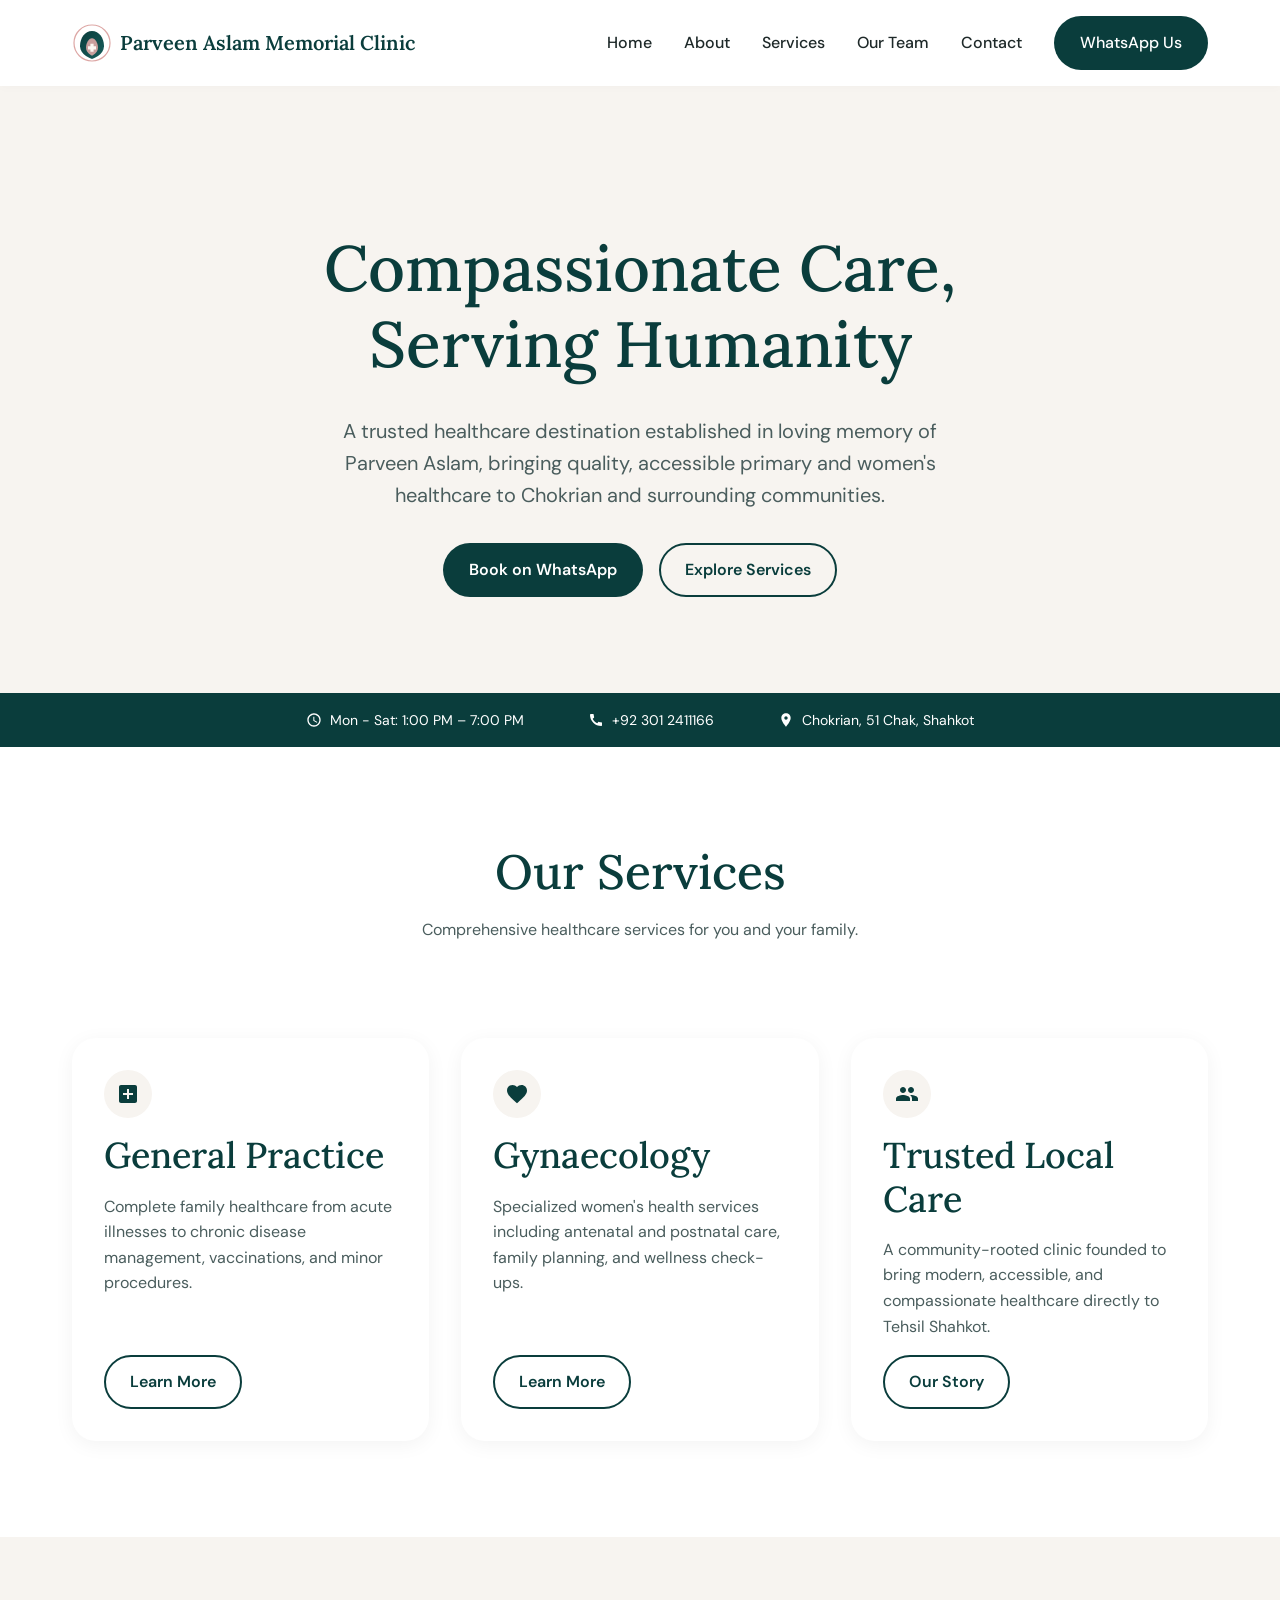
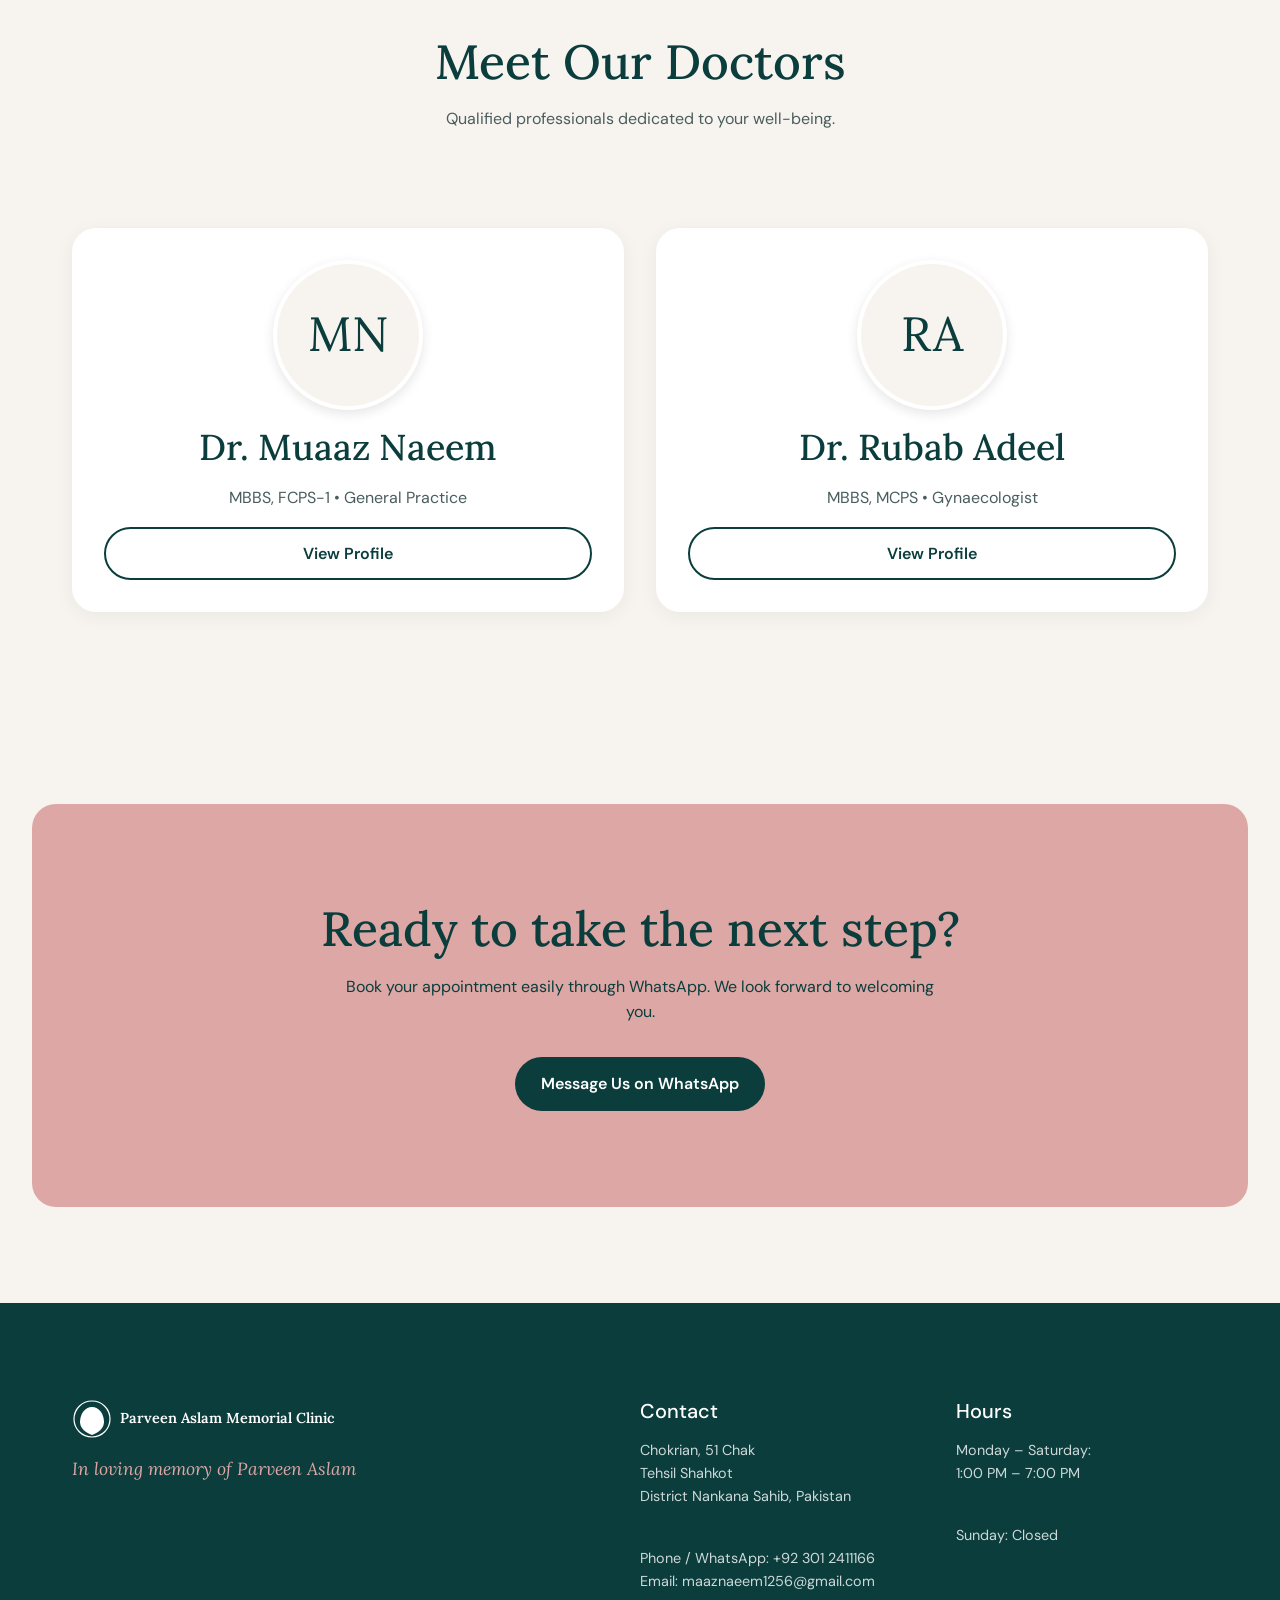
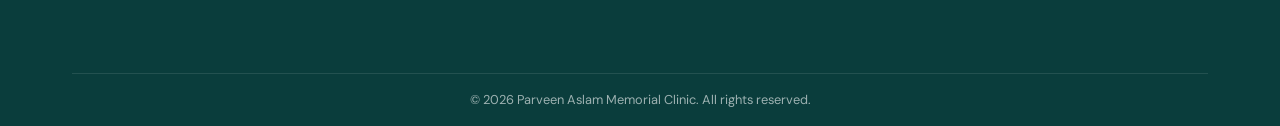
==== index.html @ 4e12ae55 "Initial commit: Parveen Aslam Memorial Clinic website" ====
<!DOCTYPE html>
<html lang="en">
<head>
    <meta charset="UTF-8">
    <meta name="viewport" content="width=device-width, initial-scale=1.0">
    <title>Home | Parveen Aslam Memorial Clinic</title>
    <meta name="description" content="Parveen Aslam Memorial Clinic provides compassionate, quality primary and women's healthcare to the community of Chokrian, Nankana Sahib.">
    <link rel="canonical" href="https://parveenaslamclinic.com/">
    
    <!-- Open Graph -->
    <meta property="og:title" content="Home | Parveen Aslam Memorial Clinic">
    <meta property="og:description" content="Compassionate Care, Serving Humanity in Chokrian, Nankana Sahib.">
    <meta property="og:type" content="website">
    <meta property="og:url" content="https://parveenaslamclinic.com/">
    <meta property="og:image" content="https://parveenaslamclinic.com/assets/og-image.png">

    <link rel="stylesheet" href="styles.css">

    <!-- JSON-LD Schema -->
    <script type="application/ld+json">
    {
      "@context": "https://schema.org",
      "@type": "MedicalClinic",
      "name": "Parveen Aslam Memorial Clinic",
      "address": {
        "@type": "PostalAddress",
        "streetAddress": "Chokrian, 51 Chak, Tehsil Shahkot",
        "addressLocality": "District Nankana Sahib",
        "addressCountry": "PK"
      },
      "telephone": "+92 301 2411166",
      "openingHours": "Mo,Tu,We,Th,Fr,Sa 13:00-19:00",
      "geo": {
        "@type": "GeoCoordinates",
        "latitude": "31.5", /* Placeholder */
        "longitude": "73.5" /* Placeholder */
      },
      "medicalSpecialty": [
        "General Practice",
        "Gynaecology"
      ],
      "founder": {
        "@type": "Person",
        "name": "Adil Waheed"
      }
    }
    </script>
</head>
<body>

    <header class="header">
        <div class="container">
            <a href="index.html" class="logo">
                <img src="assets/logo-placeholder.svg" alt="PAMC Logo">
                Parveen Aslam Memorial Clinic
            </a>
            <button class="mobile-toggle" aria-label="Toggle menu" onclick="document.getElementById('nav-links').classList.toggle('active')">☰</button>
            <nav class="nav-links" id="nav-links">
                <a href="index.html">Home</a>
                <a href="about.html">About</a>
                <a href="services.html">Services</a>
                <a href="doctors.html">Our Team</a>
                <a href="contact.html">Contact</a>
                <div class="nav-actions">
                    <a href="https://wa.me/923012411166" class="btn btn-primary btn-sm" target="_blank" rel="noopener">WhatsApp Us</a>
                </div>
            </nav>
        </div>
    </header>

    <main>
        <section class="hero">
            <div class="container">
                <h1>Compassionate Care, Serving Humanity</h1>
                <p>A trusted healthcare destination established in loving memory of Parveen Aslam, bringing quality, accessible primary and women's healthcare to Chokrian and surrounding communities.</p>
                <div class="hero-btns">
                    <a href="https://wa.me/923012411166" class="btn btn-primary" target="_blank" rel="noopener">Book on WhatsApp</a>
                    <a href="services.html" class="btn btn-secondary">Explore Services</a>
                </div>
            </div>
        </section>

        <div class="info-strip">
            <div class="container">
                <div class="info-item">
                    <svg viewBox="0 0 24 24"><path d="M11.99 2C6.47 2 2 6.48 2 12s4.47 10 9.99 10C17.52 22 22 17.52 22 12S17.52 2 11.99 2zM12 20c-4.42 0-8-3.58-8-8s3.58-8 8-8 8 3.58 8 8-3.58 8-8 8zm.5-13H11v6l5.25 3.15.75-1.23-4.5-2.67z"/></svg>
                    Mon - Sat: 1:00 PM – 7:00 PM
                </div>
                <div class="info-item">
                    <svg viewBox="0 0 24 24"><path d="M20.01 15.38c-1.23 0-2.42-.2-3.53-.56-.35-.12-.74-.03-1.01.24l-1.57 1.97c-2.83-1.35-5.48-3.9-6.89-6.83l1.95-1.66c.27-.28.35-.67.24-1.02-.37-1.11-.56-2.3-.56-3.53 0-.54-.45-.99-.99-.99H4.19C3.65 3 3 3.24 3 3.99 3 13.28 10.73 21 20.01 21c.71 0 .99-.63.99-1.18v-3.45c0-.54-.45-.99-.99-.99z"/></svg>
                    <a href="tel:+923012411166">+92 301 2411166</a>
                </div>
                <div class="info-item">
                    <svg viewBox="0 0 24 24"><path d="M12 2C8.13 2 5 5.13 5 9c0 5.25 7 13 7 13s7-7.75 7-13c0-3.87-3.13-7-7-7zm0 9.5c-1.38 0-2.5-1.12-2.5-2.5s1.12-2.5 2.5-2.5 2.5 1.12 2.5 2.5-1.12 2.5-2.5 2.5z"/></svg>
                    Chokrian, 51 Chak, Shahkot
                </div>
            </div>
        </div>

        <section class="section bg-white">
            <div class="container">
                <div class="section-header">
                    <h2>Our Services</h2>
                    <p>Comprehensive healthcare services for you and your family.</p>
                </div>
                <div class="grid">
                    <div class="card">
                        <div class="card-icon">
                            <svg viewBox="0 0 24 24" width="24" height="24"><path fill="currentColor" d="M19 3H5c-1.1 0-2 .9-2 2v14c0 1.1.9 2 2 2h14c1.1 0 2-.9 2-2V5c0-1.1-.9-2-2-2zm-2 10h-4v4h-2v-4H7v-2h4V7h2v4h4v2z"/></svg>
                        </div>
                        <h3>General Practice</h3>
                        <p>Complete family healthcare from acute illnesses to chronic disease management, vaccinations, and minor procedures.</p>
                        <a href="services.html" class="btn btn-secondary mt-auto" style="align-self: flex-start; margin-top: auto;">Learn More</a>
                    </div>
                    <div class="card">
                        <div class="card-icon">
                            <svg viewBox="0 0 24 24" width="24" height="24"><path fill="currentColor" d="M12 21.35l-1.45-1.32C5.4 15.36 2 12.28 2 8.5 2 5.42 4.42 3 7.5 3c1.74 0 3.41.81 4.5 2.09C13.09 3.81 14.76 3 16.5 3 19.58 3 22 5.42 22 8.5c0 3.78-3.4 6.86-8.55 11.54L12 21.35z"/></svg>
                        </div>
                        <h3>Gynaecology</h3>
                        <p>Specialized women's health services including antenatal and postnatal care, family planning, and wellness check-ups.</p>
                        <a href="services.html" class="btn btn-secondary" style="align-self: flex-start; margin-top: auto;">Learn More</a>
                    </div>
                    <div class="card">
                        <div class="card-icon">
                            <svg viewBox="0 0 24 24" width="24" height="24"><path fill="currentColor" d="M16 11c1.66 0 2.99-1.34 2.99-3S17.66 5 16 5c-1.66 0-3 1.34-3 3s1.34 3 3 3zm-8 0c1.66 0 2.99-1.34 2.99-3S9.66 5 8 5C6.34 5 5 6.34 5 8s1.34 3 3 3zm0 2c-2.33 0-7 1.17-7 3.5V19h14v-2.5c0-2.33-4.67-3.5-7-3.5zm8 0c-.29 0-.62.02-.97.05 1.16.84 1.97 1.97 1.97 3.45V19h6v-2.5c0-2.33-4.67-3.5-7-3.5z"/></svg>
                        </div>
                        <h3>Trusted Local Care</h3>
                        <p>A community-rooted clinic founded to bring modern, accessible, and compassionate healthcare directly to Tehsil Shahkot.</p>
                        <a href="about.html" class="btn btn-secondary" style="align-self: flex-start; margin-top: auto;">Our Story</a>
                    </div>
                </div>
            </div>
        </section>

        <section class="section">
            <div class="container">
                <div class="section-header">
                    <h2>Meet Our Doctors</h2>
                    <p>Qualified professionals dedicated to your well-being.</p>
                </div>
                <div class="grid">
                    <div class="card doctor-card">
                        <div class="doctor-avatar">MN</div>
                        <h3>Dr. Muaaz Naeem</h3>
                        <p>MBBS, FCPS-1 • General Practice</p>
                        <a href="doctors.html" class="btn btn-secondary">View Profile</a>
                    </div>
                    <div class="card doctor-card">
                        <div class="doctor-avatar">RA</div>
                        <h3>Dr. Rubab Adeel</h3>
                        <p>MBBS, MCPS • Gynaecologist</p>
                        <a href="doctors.html" class="btn btn-secondary">View Profile</a>
                    </div>
                </div>
            </div>
        </section>

        <section class="cta-section">
            <div class="container">
                <h2>Ready to take the next step?</h2>
                <p>Book your appointment easily through WhatsApp. We look forward to welcoming you.</p>
                <a href="https://wa.me/923012411166" class="btn btn-primary" target="_blank" rel="noopener">Message Us on WhatsApp</a>
            </div>
        </section>
    </main>

    <footer class="footer">
        <div class="container">
            <div class="footer-grid">
                <div>
                    <a href="index.html" class="logo" style="color: white;">
                        <img src="assets/logo-placeholder.svg" alt="PAMC Logo" style="filter: brightness(0) invert(1);">
                        Parveen Aslam Memorial Clinic
                    </a>
                    <p class="memorial-note">In loving memory of Parveen Aslam</p>
                </div>
                <div>
                    <h3>Contact</h3>
                    <p>Chokrian, 51 Chak<br>Tehsil Shahkot<br>District Nankana Sahib, Pakistan</p>
                    <p><br>Phone / WhatsApp: <a href="tel:+923012411166">+92 301 2411166</a><br>
                    Email: <a href="mailto:maaznaeem1256@gmail.com">maaznaeem1256@gmail.com</a></p>
                </div>
                <div>
                    <h3>Hours</h3>
                    <p>Monday – Saturday:<br>1:00 PM – 7:00 PM</p>
                    <p><br>Sunday: Closed</p>
                </div>
            </div>
            <div class="footer-bottom">
                &copy; 2026 Parveen Aslam Memorial Clinic. All rights reserved.
            </div>
        </div>
    </footer>
</body>
</html>
---- styles.css ----
@import url('https://fonts.googleapis.com/css2?family=DM+Sans:ital,opsz,wght@0,9..40,400;0,9..40,500;0,9..40,600;1,9..40,400&family=Lora:ital,wght@0,400;0,500;0,600;1,400&display=swap');

:root {
  /* Maven Clinic Inspired Color Palette */
  --clr-primary: #0A3D3C; /* Deep Teal/Green */
  --clr-primary-light: #185E5C;
  --clr-secondary: #F7F4F0; /* Warm Cream / Beige */
  --clr-accent: #DDA7A5; /* Soft Coral/Pink Accent */
  --clr-text: #1E2929; /* Dark Charcoal */
  --clr-text-light: #4A5D5D;
  --clr-white: #FFFFFF;
  
  --font-serif: 'Lora', serif;
  --font-sans: 'DM Sans', sans-serif;
  
  --spacing-xs: 0.5rem;
  --spacing-sm: 1rem;
  --spacing-md: 2rem;
  --spacing-lg: 4rem;
  --spacing-xl: 6rem;
  
  --radius-sm: 8px;
  --radius-md: 16px;
  --radius-lg: 24px;
  --radius-pill: 9999px;
  
  --shadow-card: 0 4px 20px rgba(0, 0, 0, 0.05);
  --shadow-hover: 0 8px 30px rgba(0, 0, 0, 0.08);
  
  --transition: all 0.3s ease;
  
  --max-width: 1200px;
}

/* CSS Reset & Setup */
*, *::before, *::after {
  box-sizing: border-box;
  margin: 0;
  padding: 0;
}

html {
  font-size: 16px;
  scroll-behavior: smooth;
}

body {
  font-family: var(--font-sans);
  color: var(--clr-text);
  background-color: var(--clr-secondary);
  line-height: 1.6;
  -webkit-font-smoothing: antialiased;
  display: flex;
  flex-direction: column;
  min-height: 100vh;
}

img, svg {
  display: block;
  max-width: 100%;
  height: auto;
}

a {
  text-decoration: none;
  color: inherit;
  transition: var(--transition);
}

ul {
  list-style: none;
}

/* Typography */
h1, h2, h3, h4, h5, h6 {
  font-family: var(--font-serif);
  color: var(--clr-primary);
  line-height: 1.2;
  font-weight: 500;
  margin-bottom: var(--spacing-sm);
}

h1 { font-size: clamp(2.5rem, 5vw, 4.5rem); }
h2 { font-size: clamp(2rem, 4vw, 3rem); }
h3 { font-size: clamp(1.5rem, 3vw, 2.25rem); }

p {
  margin-bottom: var(--spacing-sm);
  color: var(--clr-text-light);
}

/* Layout */
.container {
  width: 100%;
  max-width: var(--max-width);
  margin: 0 auto;
  padding: 0 var(--spacing-md);
}

.section {
  padding: var(--spacing-xl) 0;
}

main {
  flex-grow: 1;
}

/* Header & Nav */
.header {
  background-color: var(--clr-white);
  padding: var(--spacing-sm) 0;
  position: sticky;
  top: 0;
  z-index: 100;
  box-shadow: 0 2px 10px rgba(0,0,0,0.02);
}

.header .container {
  display: flex;
  align-items: center;
  justify-content: space-between;
}

.logo {
  display: flex;
  align-items: center;
  gap: var(--spacing-xs);
  font-family: var(--font-serif);
  font-weight: 600;
  font-size: 1.25rem;
  color: var(--clr-primary);
}

.logo img {
  height: 40px;
  width: auto;
}

.nav-links {
  display: flex;
  gap: var(--spacing-md);
  align-items: center;
}

.nav-links a {
  font-weight: 500;
  font-size: 1rem;
}

.nav-links a:hover {
  color: var(--clr-primary-light);
}

.nav-actions {
  display: flex;
  align-items: center;
  gap: var(--spacing-sm);
}

.mobile-toggle {
  display: none;
  background: none;
  border: none;
  font-size: 1.5rem;
  color: var(--clr-primary);
  cursor: pointer;
}

/* Buttons */
.btn {
  display: inline-flex;
  align-items: center;
  justify-content: center;
  padding: 0.75rem 1.5rem;
  border-radius: var(--radius-pill);
  font-family: var(--font-sans);
  font-weight: 600;
  text-align: center;
  cursor: pointer;
  border: 2px solid transparent;
  transition: var(--transition);
}

.btn-primary {
  background-color: var(--clr-primary);
  color: var(--clr-white);
}

.btn-primary:hover {
  background-color: var(--clr-primary-light);
  transform: translateY(-2px);
  color: var(--clr-white);
}

.btn-secondary {
  background-color: transparent;
  color: var(--clr-primary);
  border-color: var(--clr-primary);
}

.btn-secondary:hover {
  background-color: var(--clr-primary);
  color: var(--clr-white);
}

.btn-accent {
  background-color: var(--clr-accent);
  color: var(--clr-primary);
}

.btn-accent:hover {
  background-color: #d19391;
  transform: translateY(-2px);
}

/* Hero Section */
.hero {
  background-color: var(--clr-secondary);
  padding: calc(var(--spacing-xl) * 1.5) 0 var(--spacing-xl);
  text-align: center;
}

.hero h1 {
  max-width: 800px;
  margin: 0 auto var(--spacing-md);
}

.hero p {
  font-size: 1.25rem;
  max-width: 600px;
  margin: 0 auto var(--spacing-md);
}

.hero-btns {
  display: flex;
  gap: var(--spacing-sm);
  justify-content: center;
  flex-wrap: wrap;
}

/* Info Strip */
.info-strip {
  background-color: var(--clr-primary);
  color: var(--clr-white);
  padding: var(--spacing-sm) 0;
  font-size: 0.875rem;
}

.info-strip .container {
  display: flex;
  justify-content: center;
  gap: var(--spacing-lg);
  flex-wrap: wrap;
  text-align: center;
}

.info-item {
  display: flex;
  align-items: center;
  gap: 0.5rem;
}

.info-item svg {
  width: 16px;
  height: 16px;
  fill: currentColor;
}

/* Cards */
.grid {
  display: grid;
  grid-template-columns: repeat(auto-fit, minmax(300px, 1fr));
  gap: var(--spacing-md);
}

.card {
  background-color: var(--clr-white);
  border-radius: var(--radius-lg);
  padding: var(--spacing-md);
  box-shadow: var(--shadow-card);
  transition: var(--transition);
  display: flex;
  flex-direction: column;
}

.card:hover {
  box-shadow: var(--shadow-hover);
  transform: translateY(-4px);
}

.card-icon {
  width: 48px;
  height: 48px;
  border-radius: 50%;
  background-color: var(--clr-secondary);
  display: flex;
  align-items: center;
  justify-content: center;
  margin-bottom: var(--spacing-sm);
  color: var(--clr-primary);
}

/* Highlight Section */
.bg-white {
  background-color: var(--clr-white);
}

.section-header {
  text-align: center;
  margin-bottom: var(--spacing-xl);
  max-width: 700px;
  margin-left: auto;
  margin-right: auto;
}

/* Call to Action Section */
.cta-section {
  background-color: var(--clr-accent);
  text-align: center;
  padding: var(--spacing-xl) 0;
  border-radius: var(--radius-lg);
  margin: var(--spacing-xl) var(--spacing-md);
}

.cta-section h2 {
  color: var(--clr-primary);
}

.cta-section p {
  color: var(--clr-primary);
  max-width: 600px;
  margin: 0 auto var(--spacing-md);
}

/* Footer */
.footer {
  background-color: var(--clr-primary);
  color: var(--clr-white);
  padding: var(--spacing-xl) 0 var(--spacing-sm);
}

.footer-grid {
  display: grid;
  grid-template-columns: 2fr 1fr 1fr;
  gap: var(--spacing-lg);
  margin-bottom: var(--spacing-lg);
}

.footer h3 {
  color: var(--clr-white);
  font-family: var(--font-sans);
  font-size: 1.25rem;
  margin-bottom: var(--spacing-sm);
}

.footer p, .footer a {
  color: rgba(255, 255, 255, 0.8);
  font-size: 0.9rem;
}

.footer a:hover {
  color: var(--clr-white);
  text-decoration: underline;
}

.memorial-note {
  font-family: var(--font-serif);
  font-style: italic;
  font-size: 1.1rem !important;
  color: var(--clr-accent) !important;
  margin-top: var(--spacing-sm);
}

.footer-bottom {
  border-top: 1px solid rgba(255, 255, 255, 0.1);
  padding-top: var(--spacing-sm);
  text-align: center;
  font-size: 0.8rem;
  color: rgba(255, 255, 255, 0.6);
}

/* Utility Classes */
.text-center { text-align: center; }
.mb-1 { margin-bottom: var(--spacing-xs); }
.mb-2 { margin-bottom: var(--spacing-sm); }
.mb-3 { margin-bottom: var(--spacing-md); }
.mb-4 { margin-bottom: var(--spacing-lg); }

/* specific pages */
/* About Page */
.story-grid {
  display: grid;
  grid-template-columns: 1fr 1fr;
  gap: var(--spacing-xl);
  align-items: center;
}
.tribute-box {
  background-color: var(--clr-secondary);
  padding: var(--spacing-lg);
  border-radius: var(--radius-lg);
  border-left: 4px solid var(--clr-accent);
}

/* Services Page */
.service-list {
  display: grid;
  grid-template-columns: repeat(auto-fit, minmax(250px, 1fr));
  gap: var(--spacing-sm);
}
.service-item {
  display: flex;
  align-items: flex-start;
  gap: var(--spacing-sm);
  background-color: var(--clr-white);
  padding: var(--spacing-sm);
  border-radius: var(--radius-md);
  box-shadow: 0 2px 8px rgba(0,0,0,0.03);
}

/* Doctors Page */
.doctor-card {
  text-align: center;
}
.doctor-avatar {
  width: 150px;
  height: 150px;
  border-radius: 50%;
  background-color: var(--clr-secondary);
  margin: 0 auto var(--spacing-sm);
  display: flex;
  align-items: center;
  justify-content: center;
  color: var(--clr-primary);
  font-family: var(--font-serif);
  font-size: 3rem;
  box-shadow: inset 0 0 0 4px var(--clr-white), 0 4px 12px rgba(0,0,0,0.1);
}
.ribbon {
  display: inline-block;
  background-color: var(--clr-accent);
  color: var(--clr-primary);
  padding: 0.25rem 0.75rem;
  border-radius: var(--radius-pill);
  font-size: 0.75rem;
  font-weight: 600;
  margin-bottom: 0.5rem;
}

/* Contact Page */
.contact-grid {
  display: grid;
  grid-template-columns: 1fr 1fr;
  gap: var(--spacing-xl);
}
.map-container {
  border-radius: var(--radius-lg);
  overflow: hidden;
  box-shadow: var(--shadow-card);
  height: 400px;
}
.hours-table {
  width: 100%;
  border-collapse: collapse;
  margin-top: var(--spacing-md);
}
.hours-table th, .hours-table td {
  padding: var(--spacing-xs) 0;
  border-bottom: 1px solid rgba(0,0,0,0.05);
  text-align: left;
}

/* Media Queries */
@media (max-width: 768px) {
  .nav-links {
    display: none;
    position: absolute;
    top: 100%;
    left: 0;
    right: 0;
    background-color: var(--clr-white);
    flex-direction: column;
    padding: var(--spacing-md);
    box-shadow: 0 10px 20px rgba(0,0,0,0.05);
  }
  
  .nav-links.active {
    display: flex;
  }
  
  .mobile-toggle {
    display: block;
  }
  
  .footer-grid, .story-grid, .contact-grid {
    grid-template-columns: 1fr;
    gap: var(--spacing-md);
  }
  
  .cta-section {
    margin: var(--spacing-md) var(--spacing-xs);
    padding: var(--spacing-md) var(--spacing-sm);
  }
}
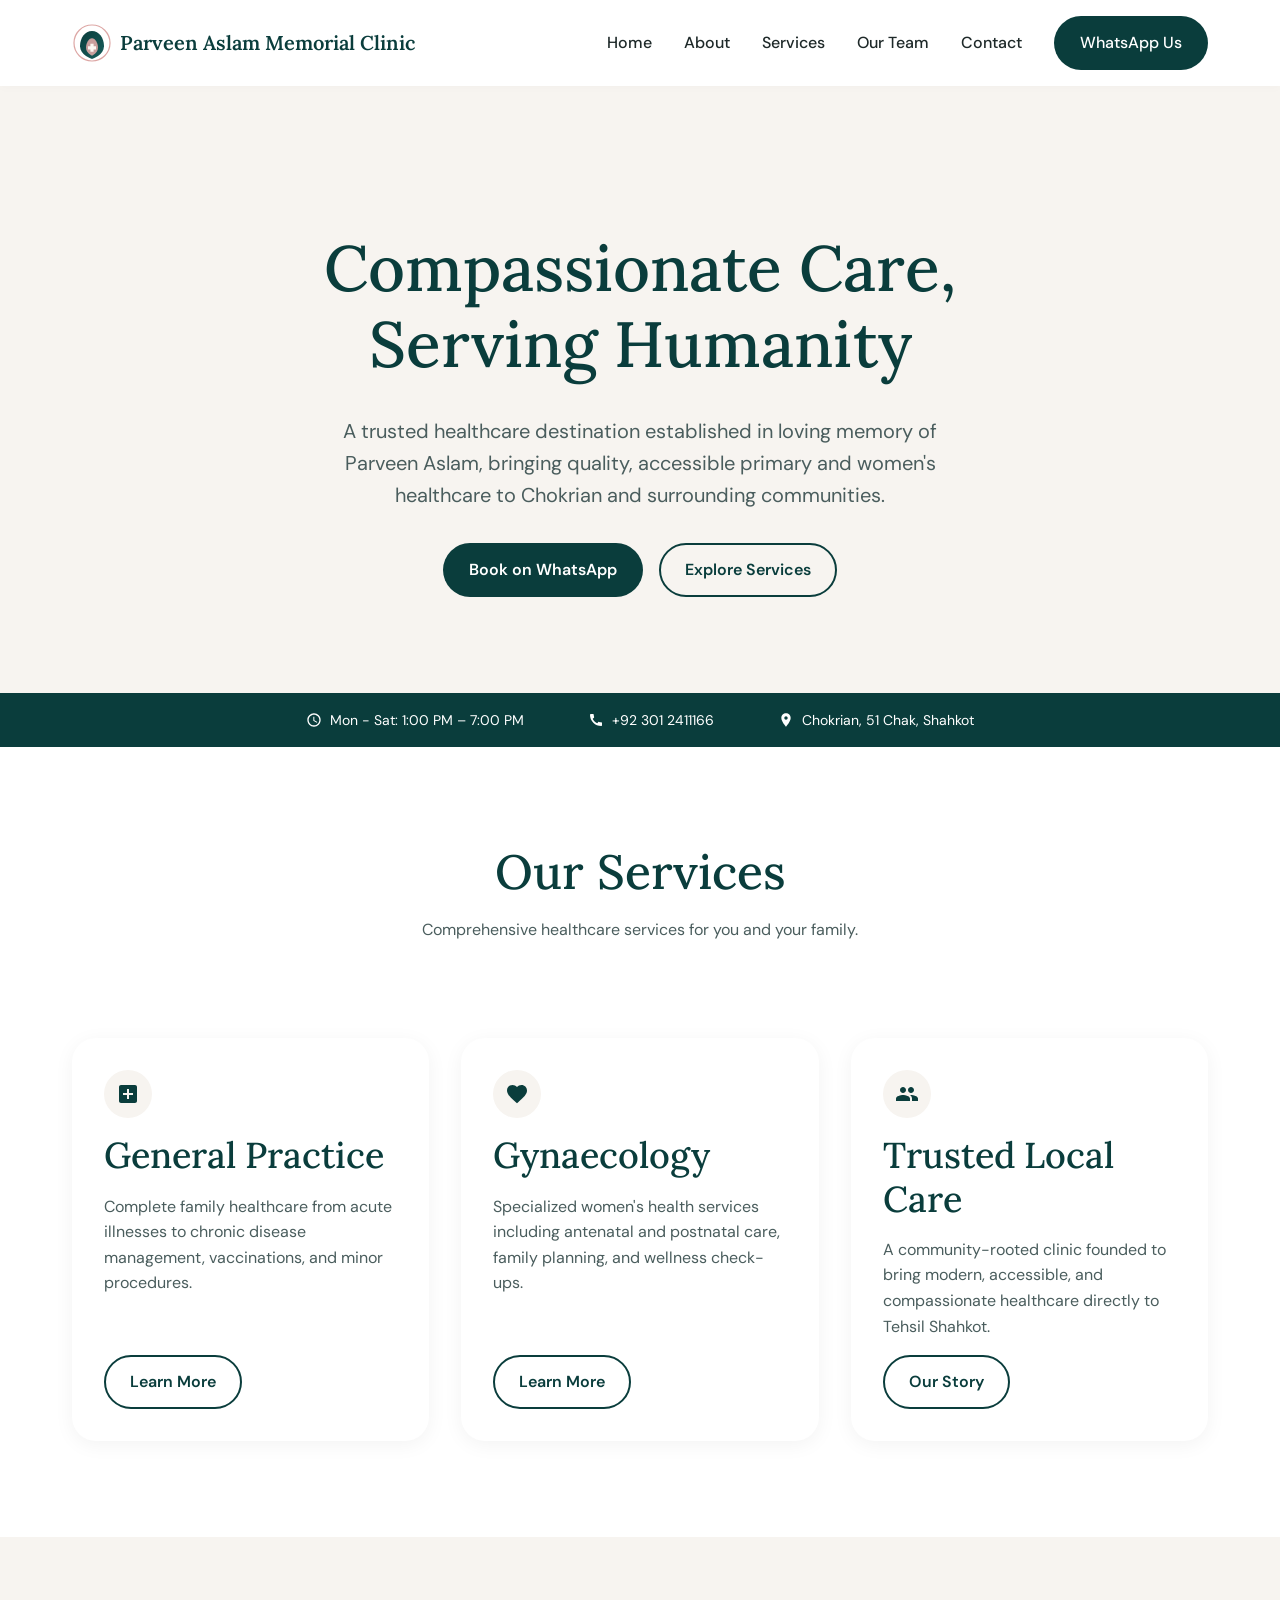
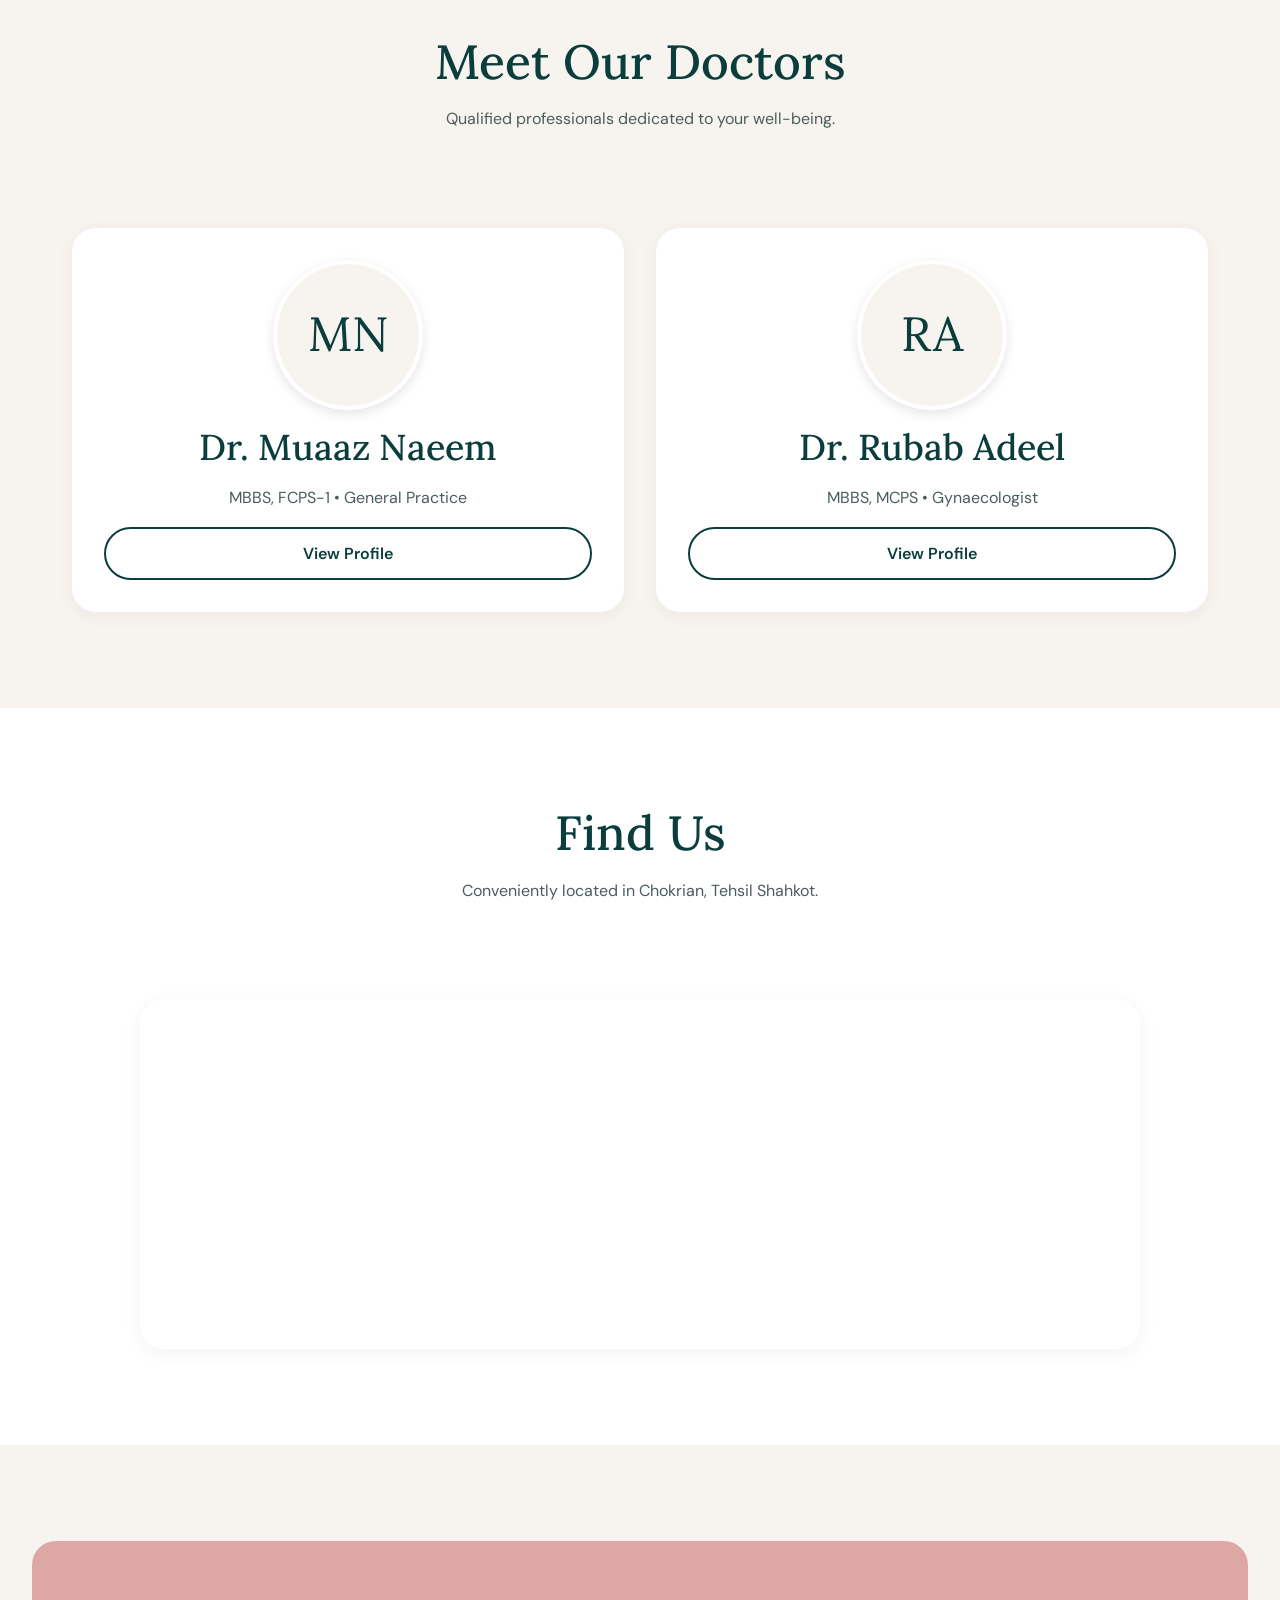
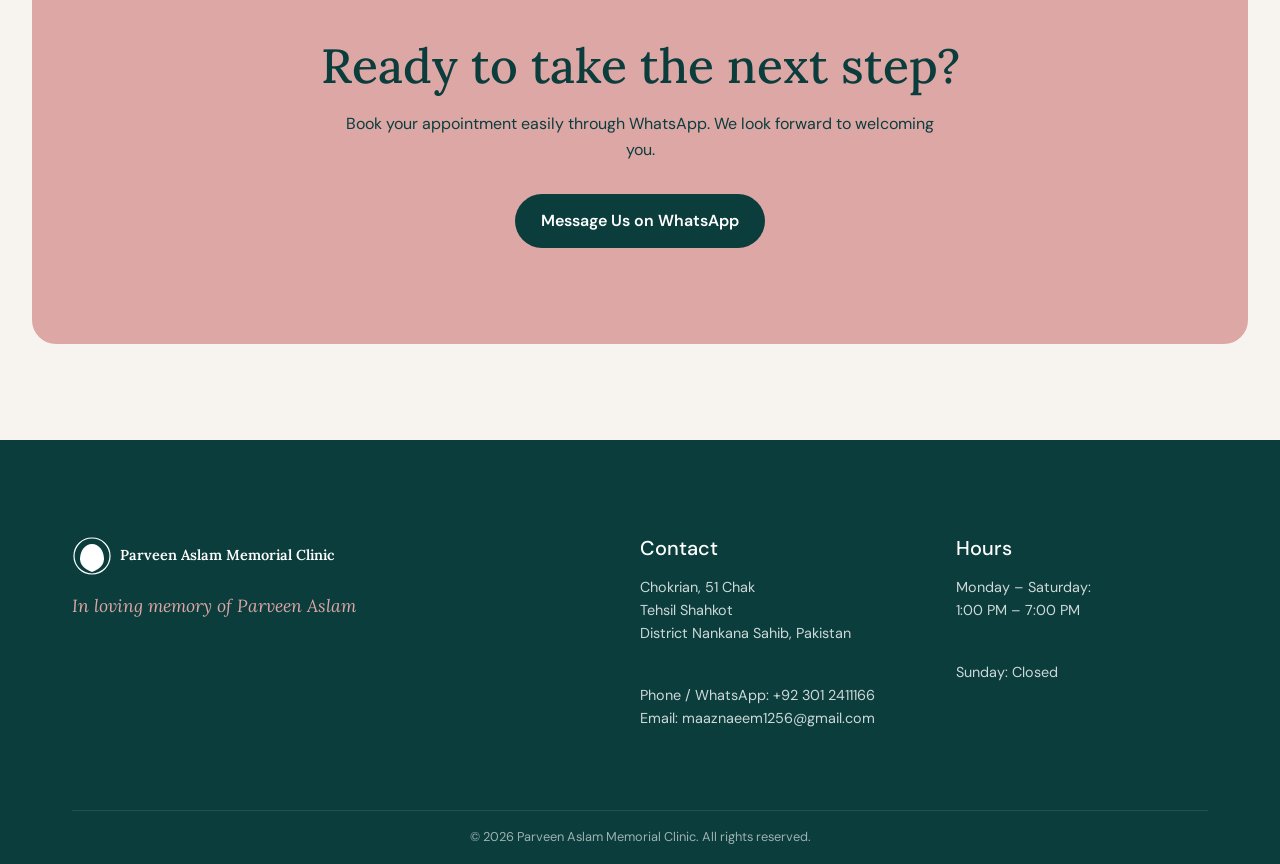
==== commit 59127028: "Added new team members and map to homepage" ====
--- a/index.html
+++ b/index.html
@@ -155,6 +155,26 @@
             </div>
         </section>
 
+        <section class="section bg-white">
+            <div class="container">
+                <div class="section-header">
+                    <h2>Find Us</h2>
+                    <p>Conveniently located in Chokrian, Tehsil Shahkot.</p>
+                </div>
+                <div class="map-container" style="max-width: 1000px; margin: 0 auto; height: 350px;">
+                    <iframe 
+                        src="https://www.google.com/maps/embed?pb=!1m18!1m12!1m3!1d13600.285994272186!2d73.5651586!3d31.551676!2m3!1f0!2f0!3f0!3m2!1i1024!2i768!4f13.1!3m3!1m2!1s0x3922687dfdf6bb3b%3A0xc6829bc1e4d16ff!2sChak%2051%20Rb%20Chokrian%2C%20Nankana%20Sahib%2C%20Punjab%2C%20Pakistan!5e0!3m2!1sen!2sus!4v1714486510000!5m2!1sen!2sus" 
+                        width="100%" 
+                        height="100%" 
+                        style="border:0;" 
+                        allowfullscreen="" 
+                        loading="lazy" 
+                        referrerpolicy="no-referrer-when-downgrade">
+                    </iframe>
+                </div>
+            </div>
+        </section>
+
         <section class="cta-section">
             <div class="container">
                 <h2>Ready to take the next step?</h2>
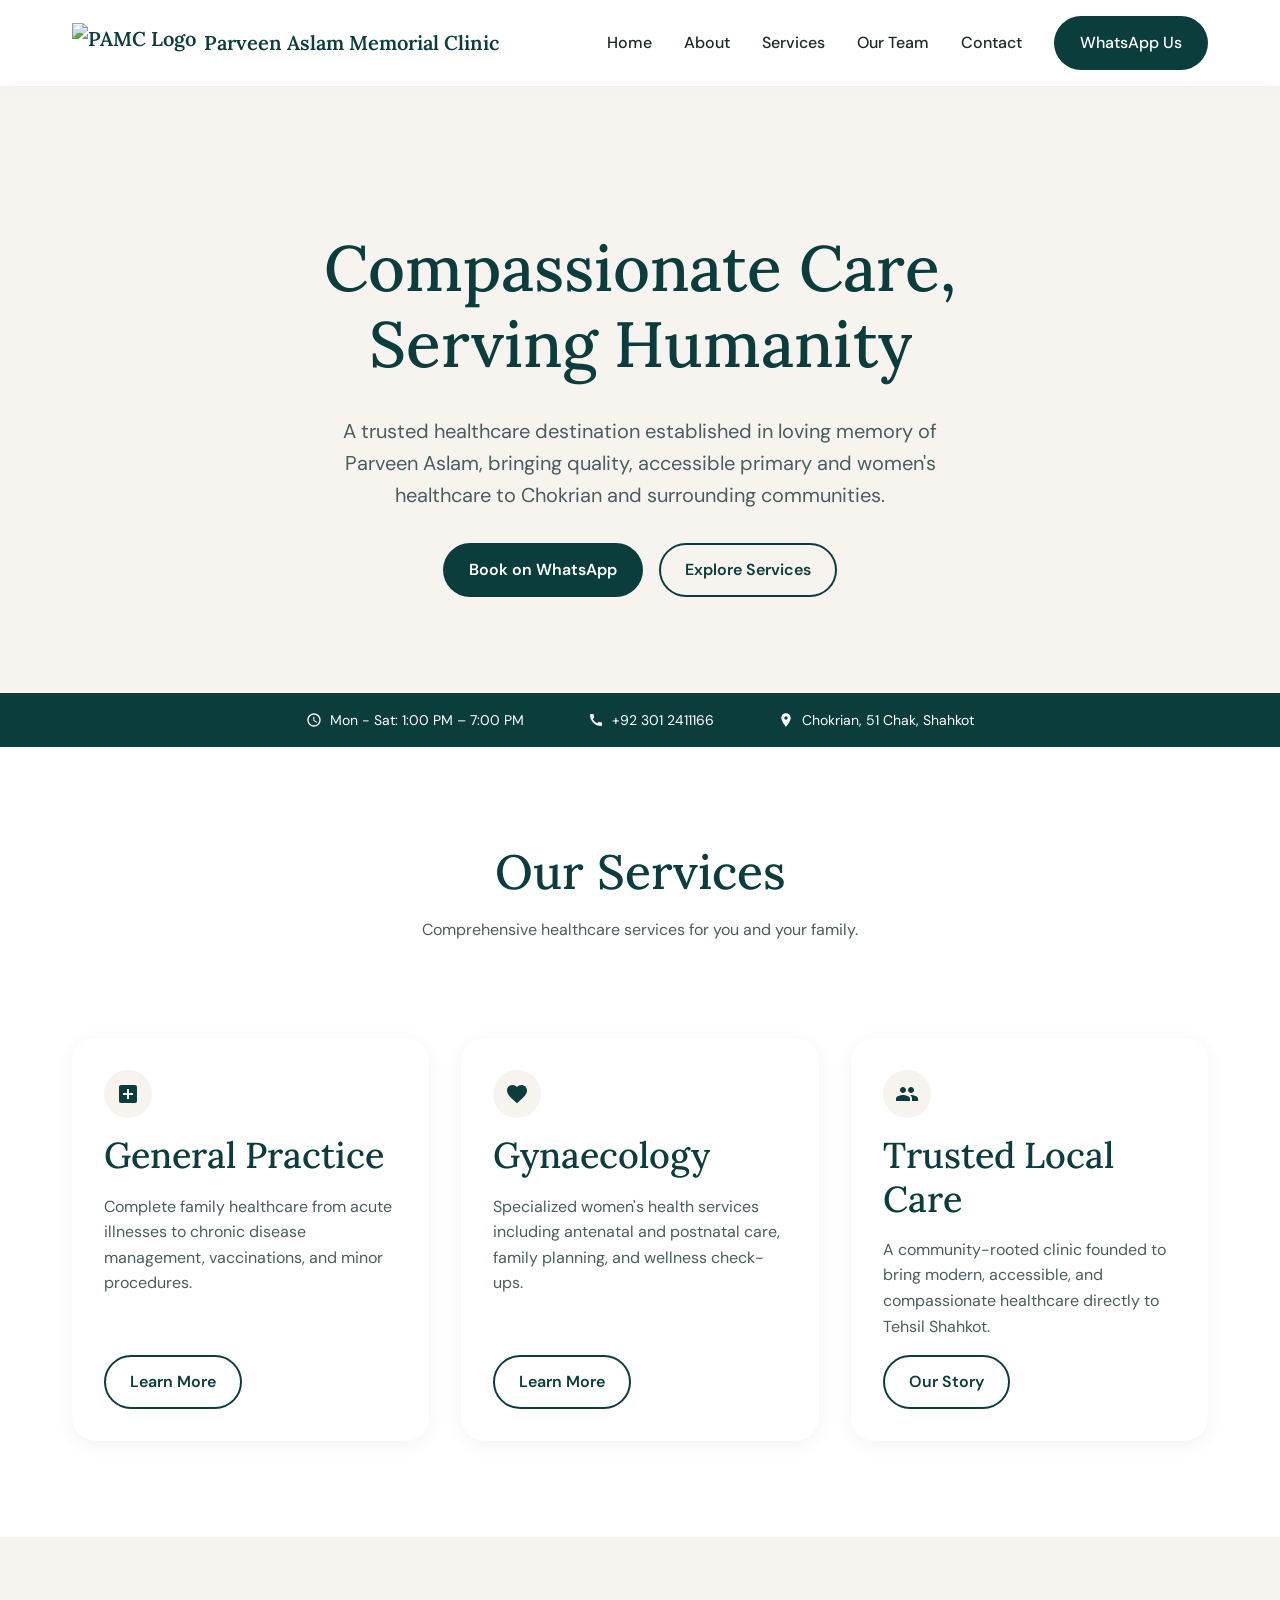
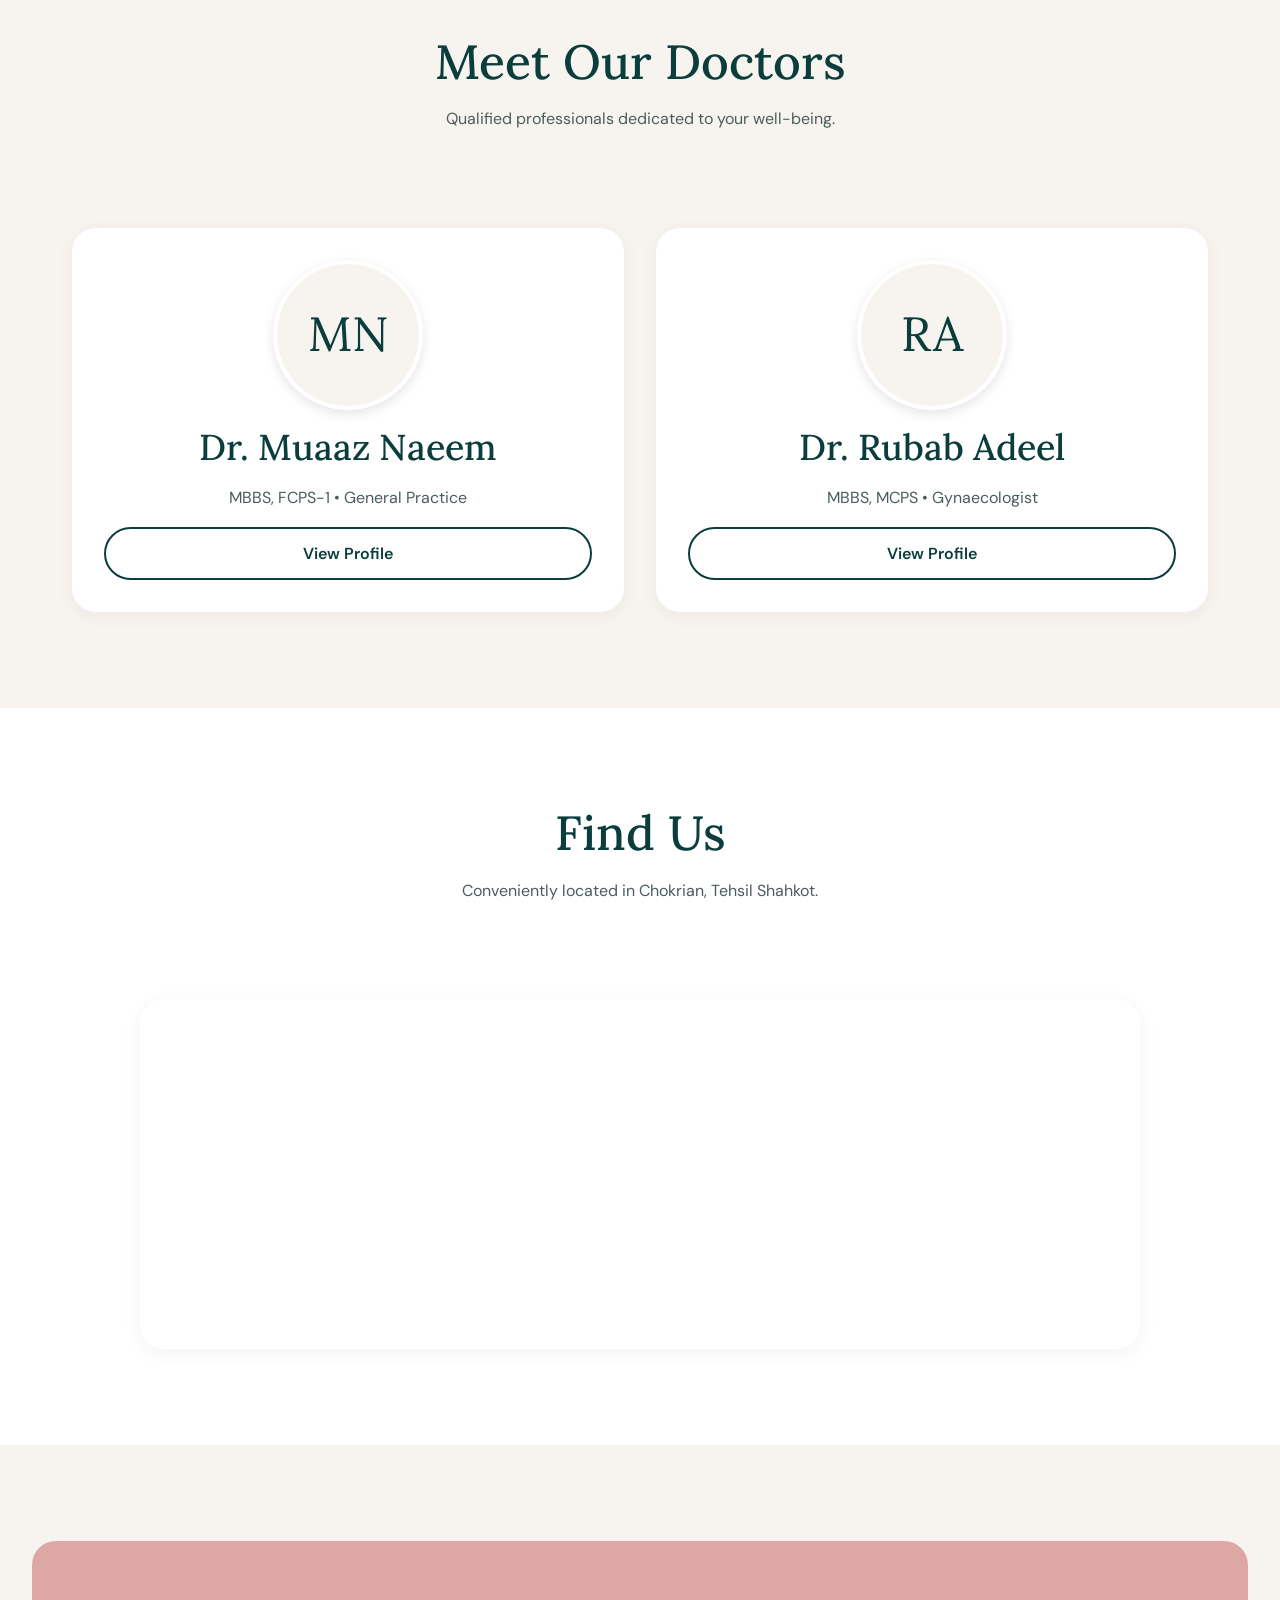
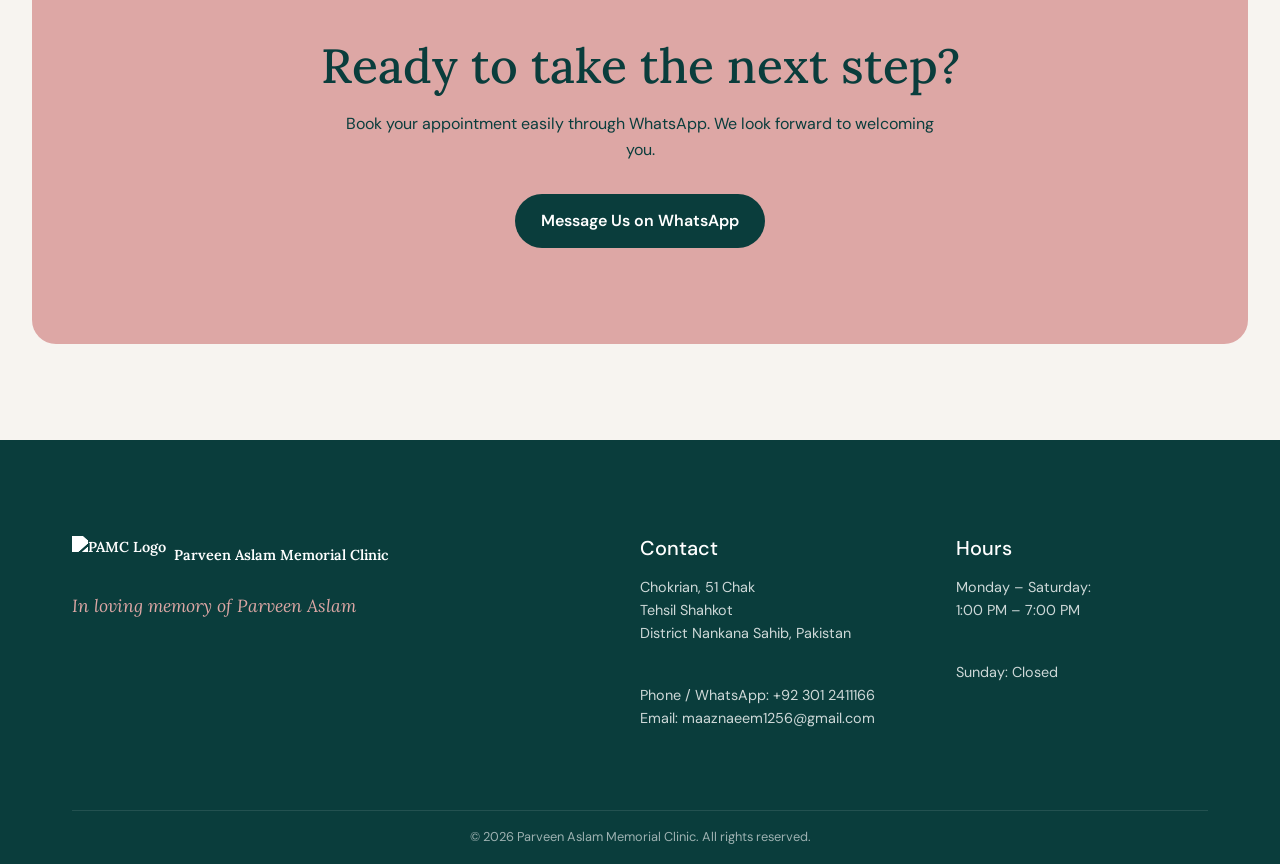
==== commit f731fc2e: "Updated logo reference to logo.png" ====
--- a/index.html
+++ b/index.html
@@ -51,7 +51,7 @@
     <header class="header">
         <div class="container">
             <a href="index.html" class="logo">
-                <img src="assets/logo-placeholder.svg" alt="PAMC Logo">
+                <img src="assets/logo.png" alt="PAMC Logo">
                 Parveen Aslam Memorial Clinic
             </a>
             <button class="mobile-toggle" aria-label="Toggle menu" onclick="document.getElementById('nav-links').classList.toggle('active')">☰</button>
@@ -189,7 +189,7 @@
             <div class="footer-grid">
                 <div>
                     <a href="index.html" class="logo" style="color: white;">
-                        <img src="assets/logo-placeholder.svg" alt="PAMC Logo" style="filter: brightness(0) invert(1);">
+                        <img src="assets/logo.png" alt="PAMC Logo" style="filter: brightness(0) invert(1);">
                         Parveen Aslam Memorial Clinic
                     </a>
                     <p class="memorial-note">In loving memory of Parveen Aslam</p>
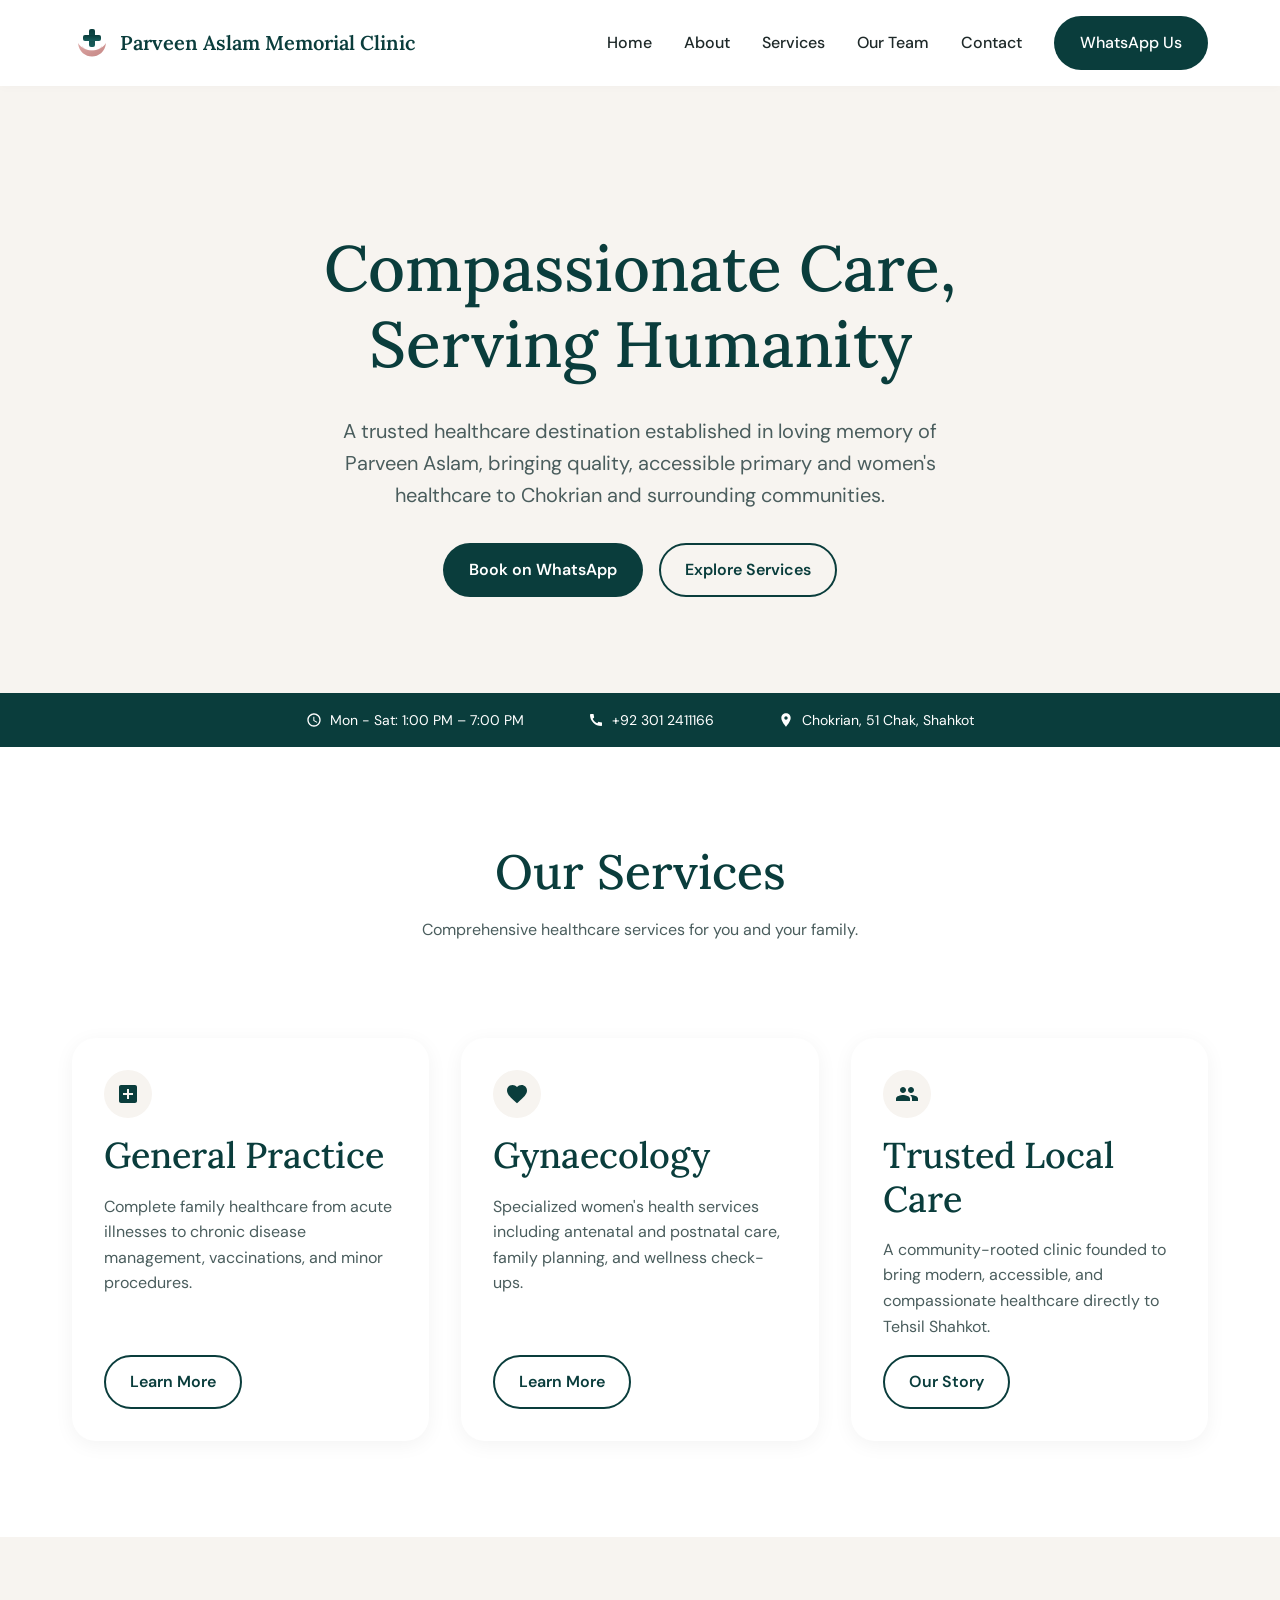
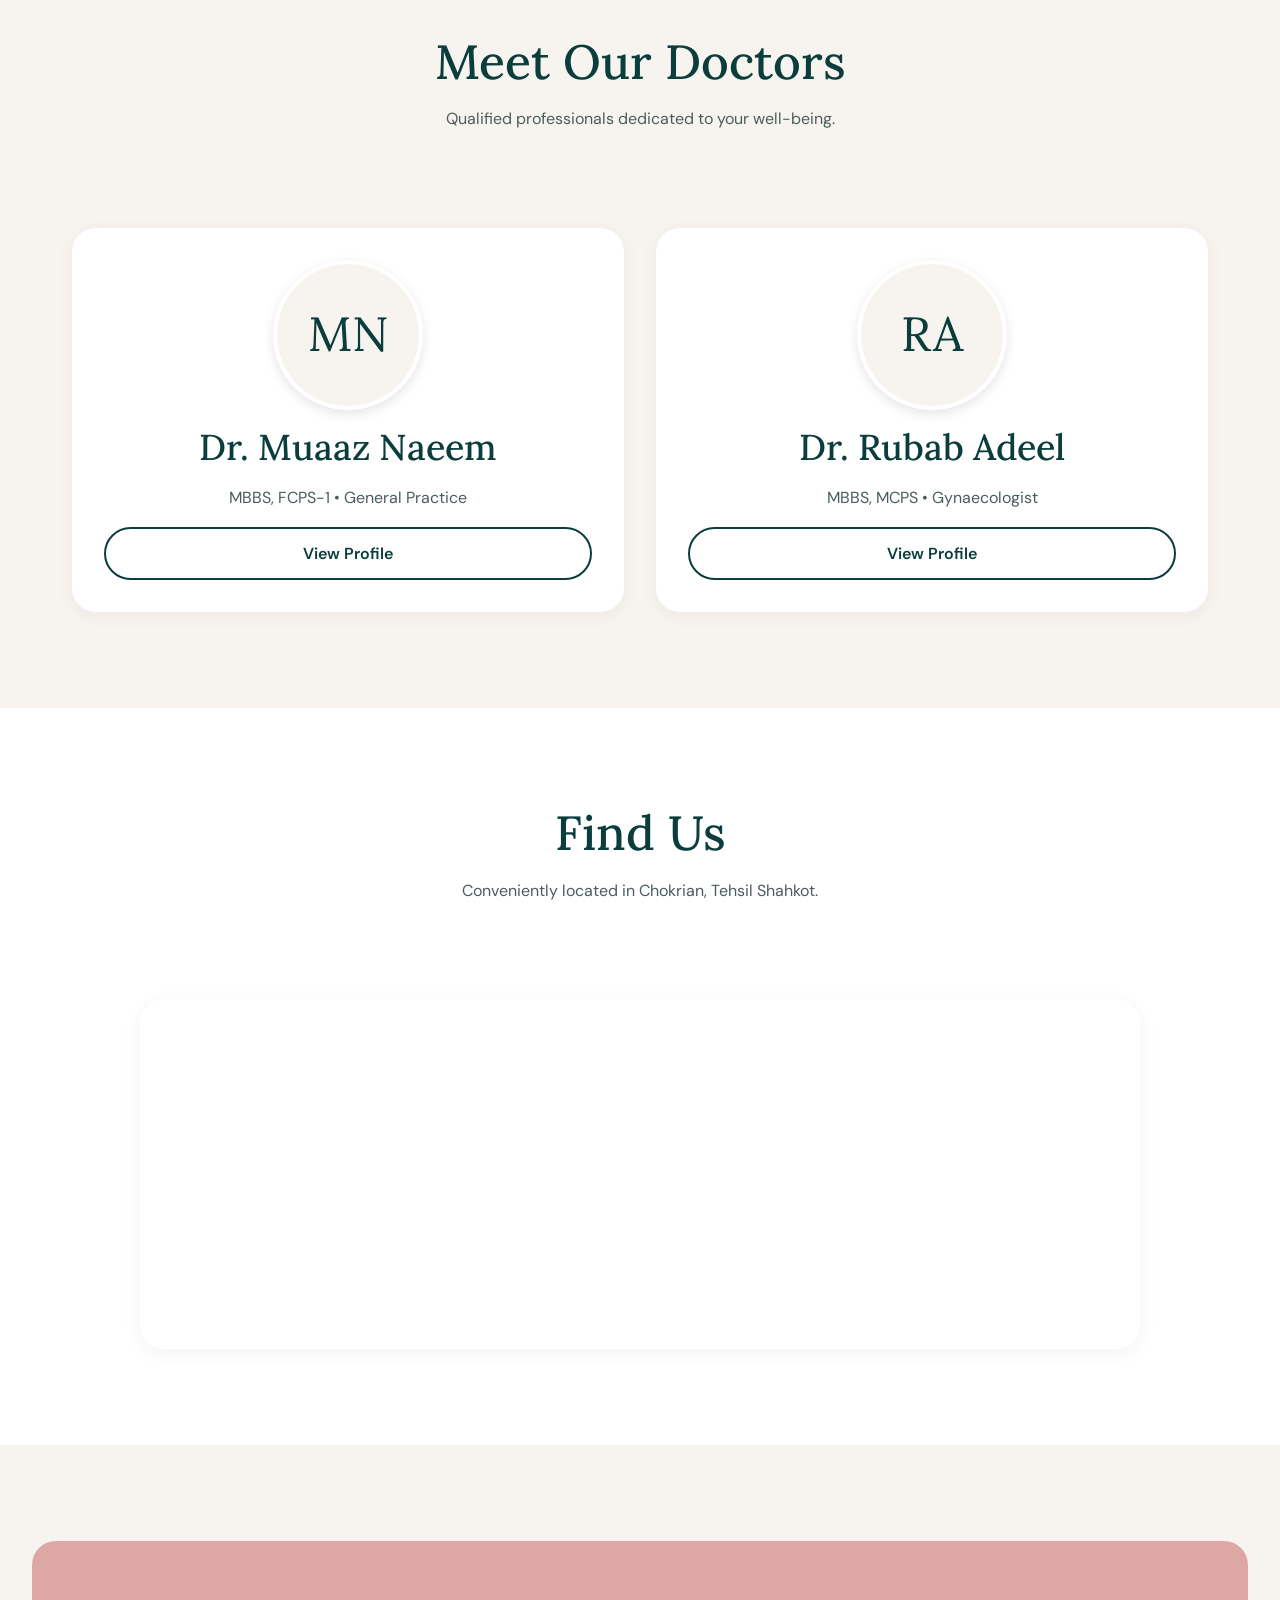
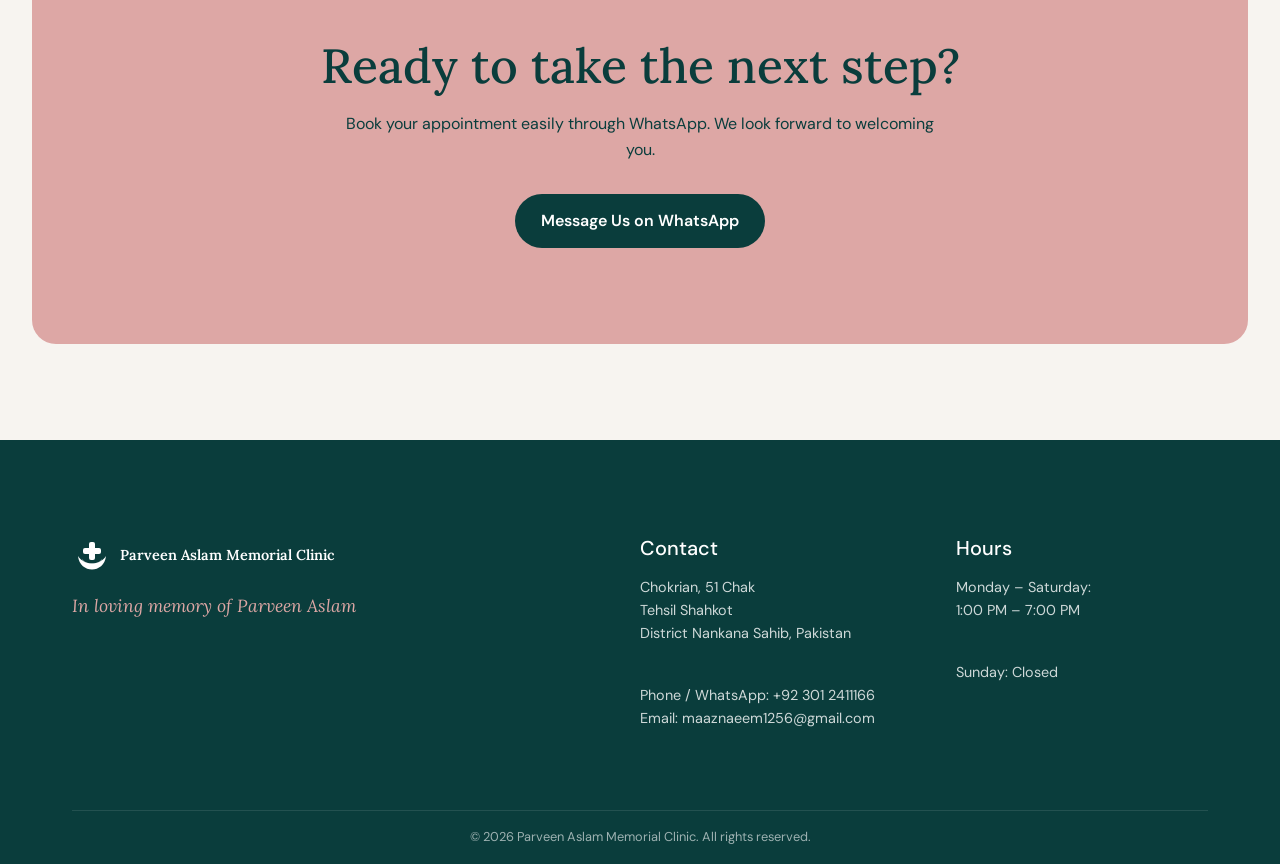
==== commit ccc78888: "Created excellent custom SVG logo" ====
--- a/index.html
+++ b/index.html
@@ -51,7 +51,7 @@
     <header class="header">
         <div class="container">
             <a href="index.html" class="logo">
-                <img src="assets/logo.png" alt="PAMC Logo">
+                <img src="assets/logo.svg" alt="PAMC Logo">
                 Parveen Aslam Memorial Clinic
             </a>
             <button class="mobile-toggle" aria-label="Toggle menu" onclick="document.getElementById('nav-links').classList.toggle('active')">☰</button>
@@ -189,7 +189,7 @@
             <div class="footer-grid">
                 <div>
                     <a href="index.html" class="logo" style="color: white;">
-                        <img src="assets/logo.png" alt="PAMC Logo" style="filter: brightness(0) invert(1);">
+                        <img src="assets/logo.svg" alt="PAMC Logo" style="filter: brightness(0) invert(1);">
                         Parveen Aslam Memorial Clinic
                     </a>
                     <p class="memorial-note">In loving memory of Parveen Aslam</p>
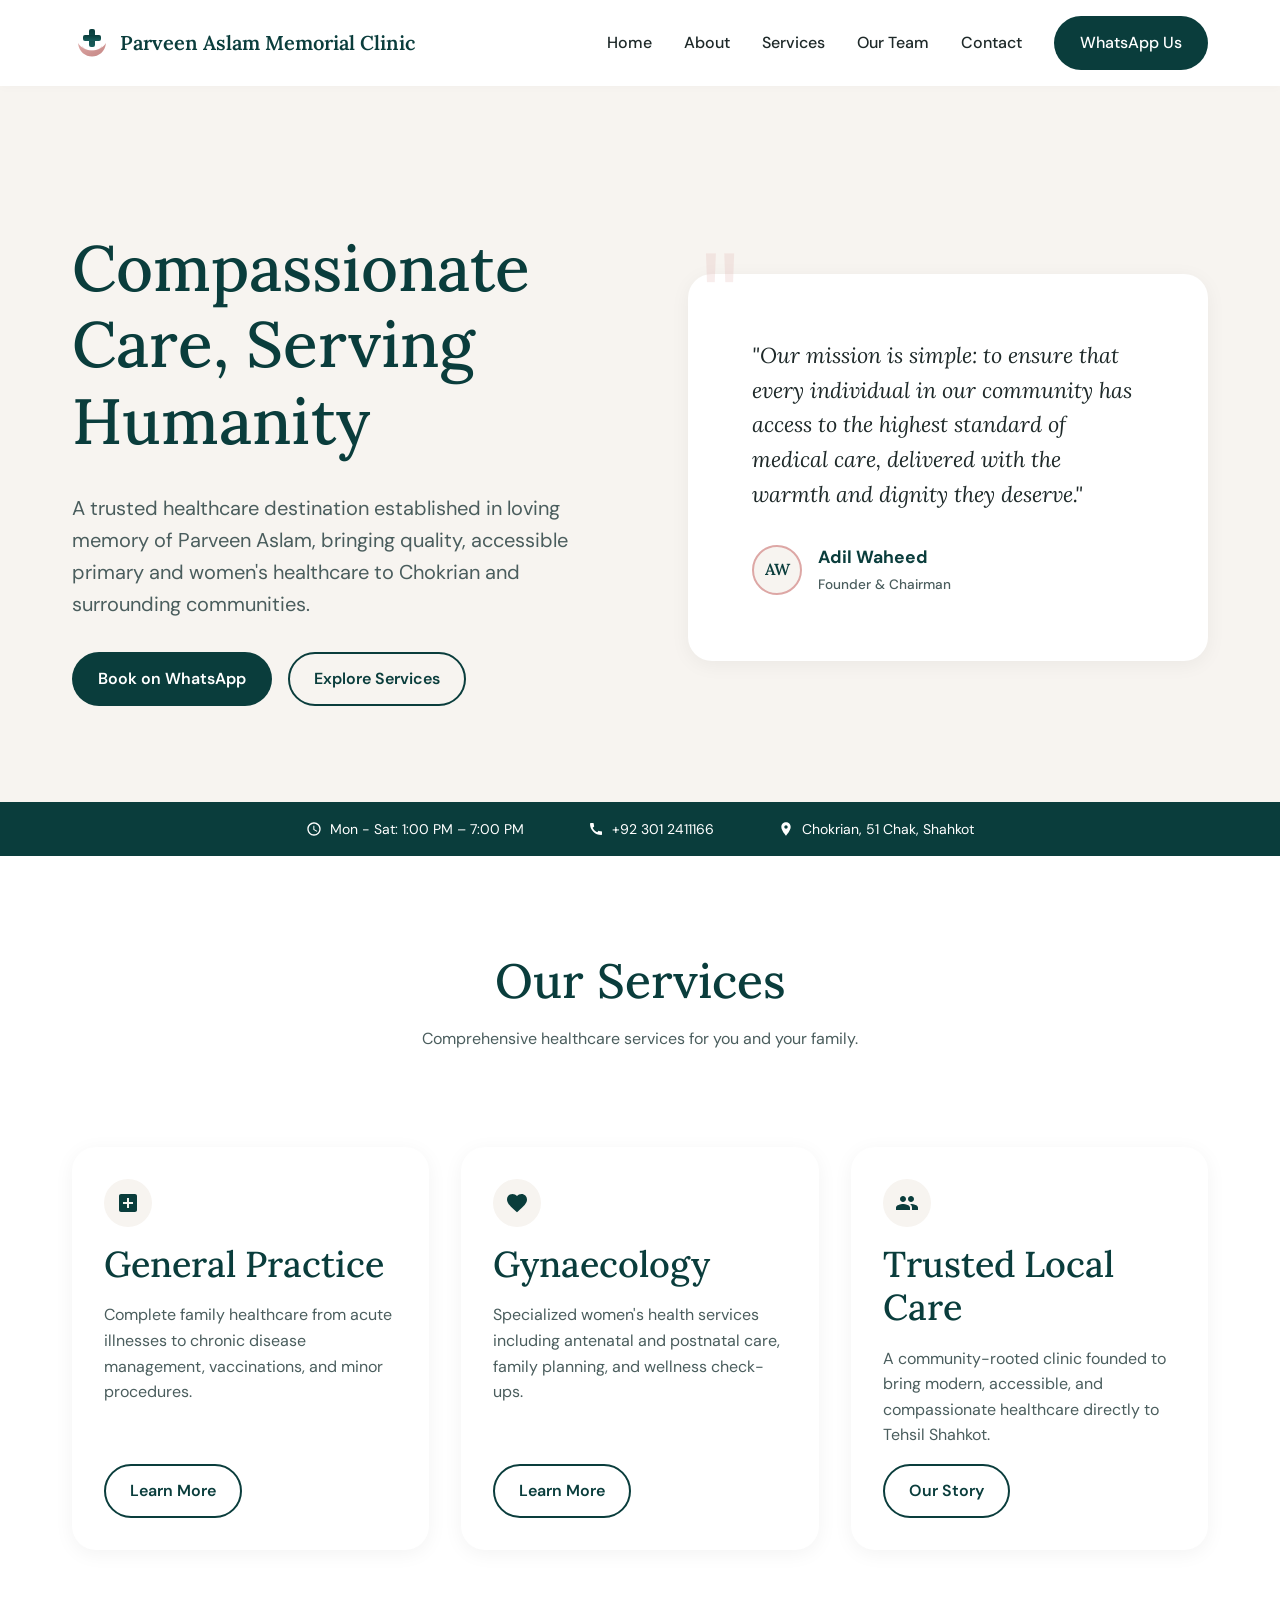
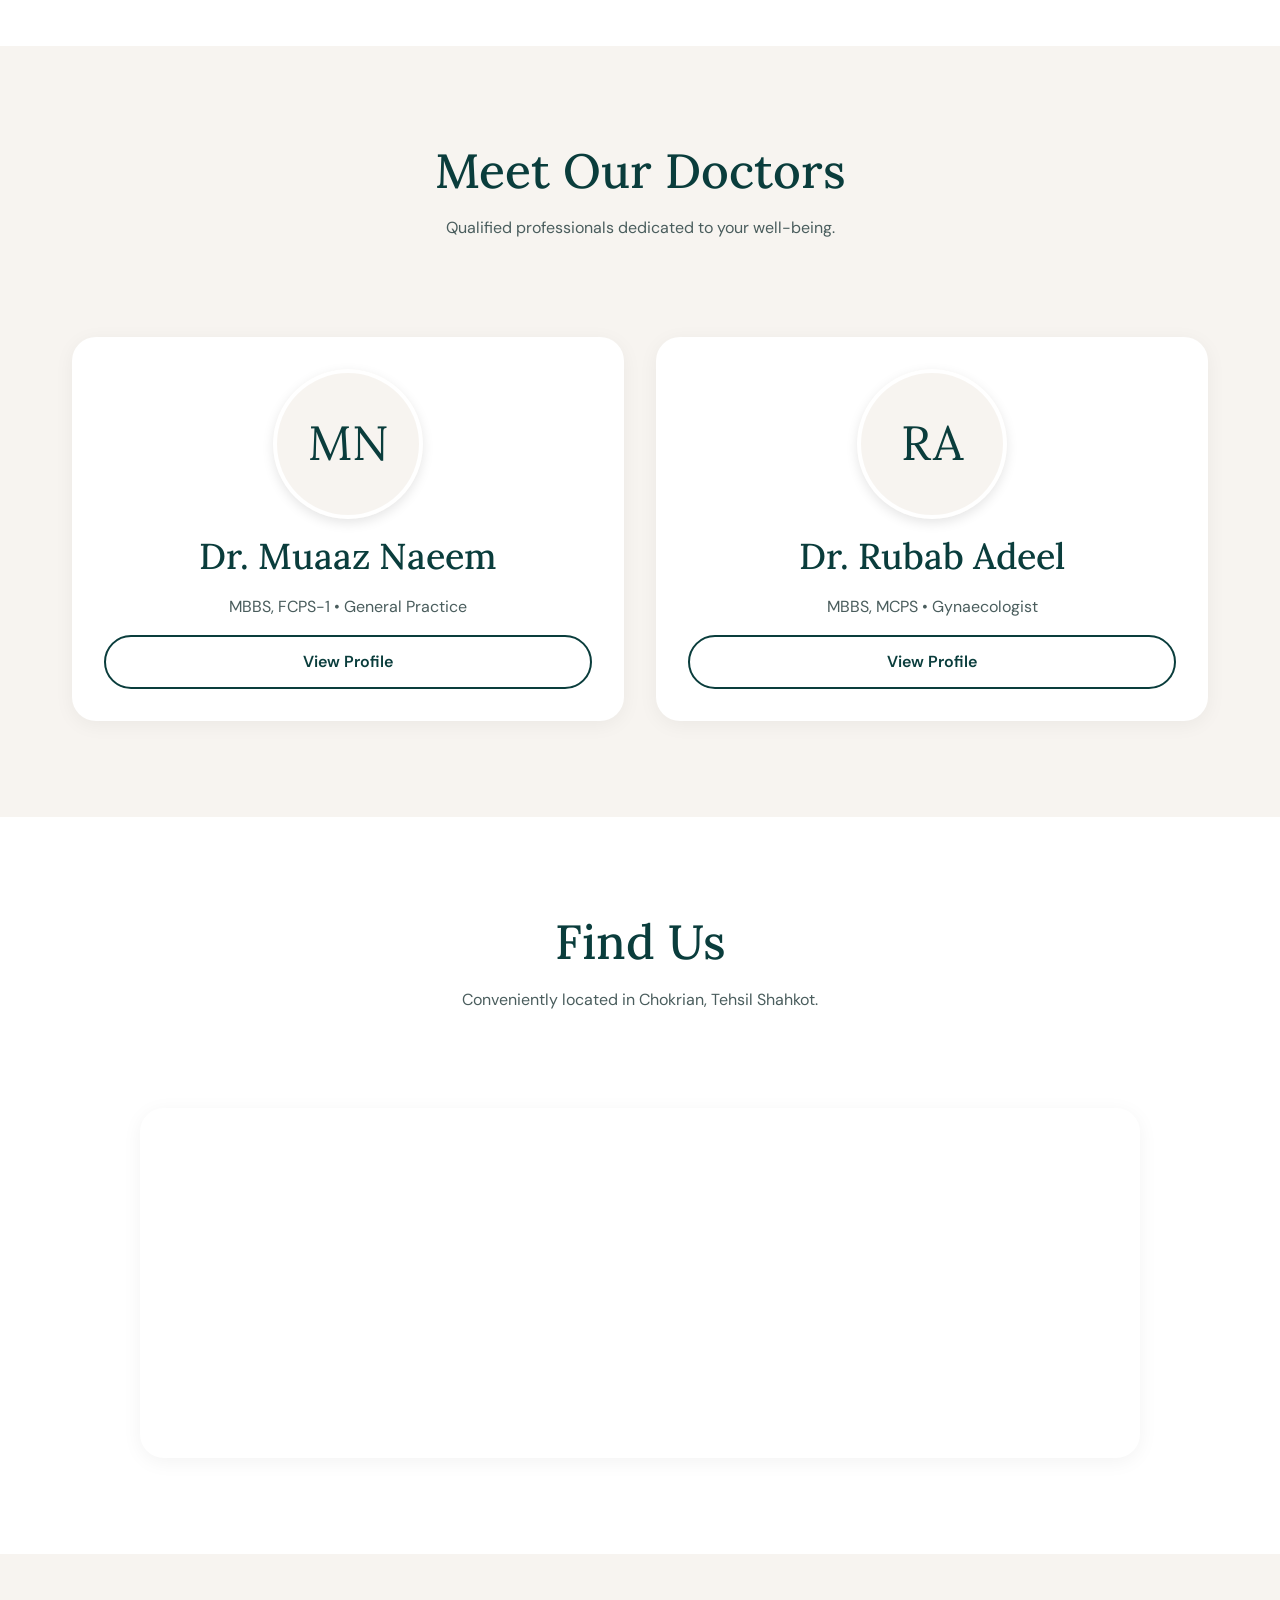
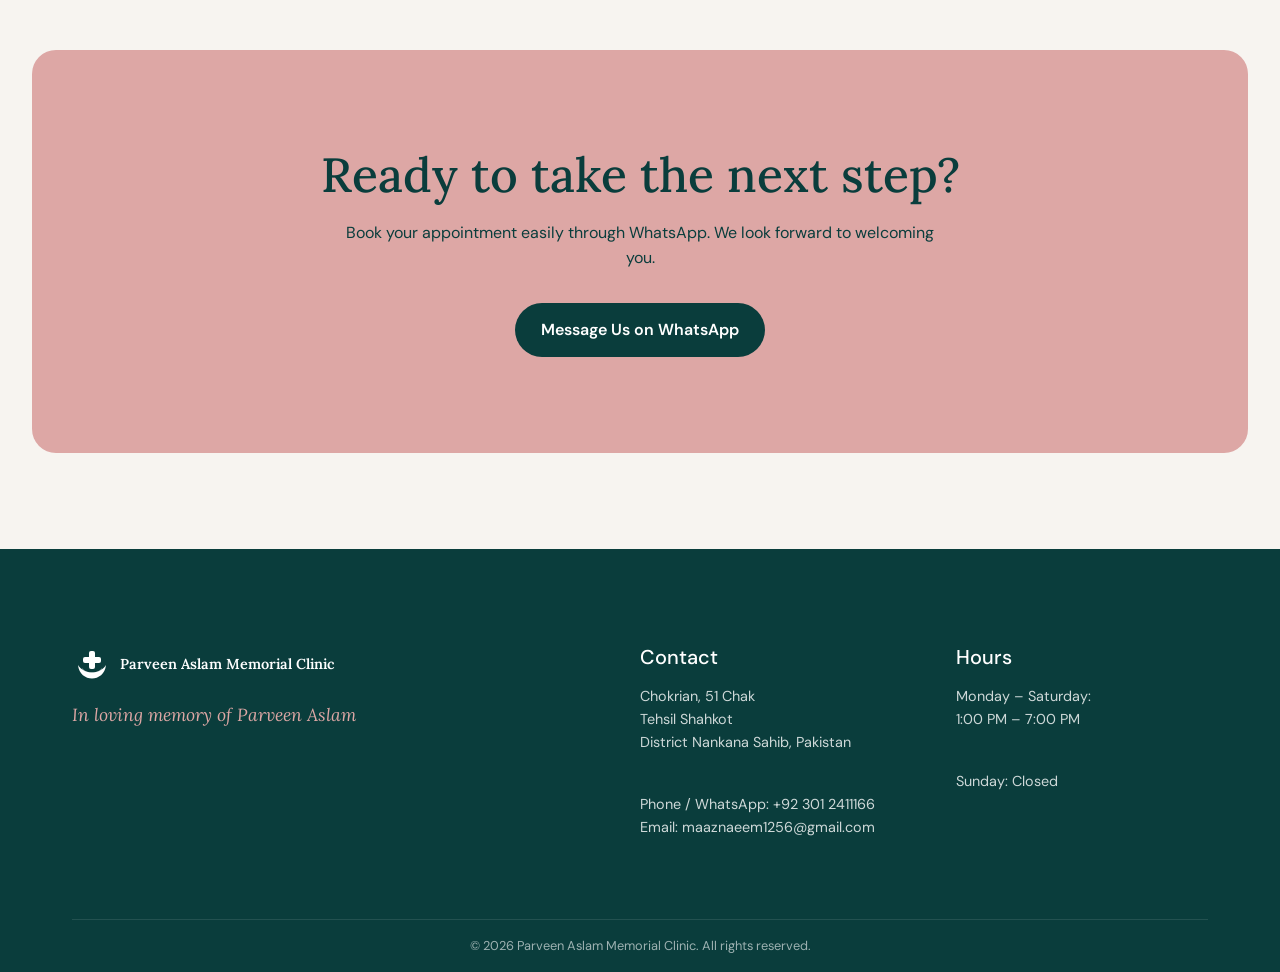
==== commit d0f68f77: "Added elegant Chairman's message to hero section" ====
--- a/index.html
+++ b/index.html
@@ -70,12 +70,26 @@
 
     <main>
         <section class="hero">
-            <div class="container">
-                <h1>Compassionate Care, Serving Humanity</h1>
-                <p>A trusted healthcare destination established in loving memory of Parveen Aslam, bringing quality, accessible primary and women's healthcare to Chokrian and surrounding communities.</p>
-                <div class="hero-btns">
-                    <a href="https://wa.me/923012411166" class="btn btn-primary" target="_blank" rel="noopener">Book on WhatsApp</a>
-                    <a href="services.html" class="btn btn-secondary">Explore Services</a>
+            <div class="container hero-grid">
+                <div>
+                    <h1>Compassionate Care, Serving Humanity</h1>
+                    <p>A trusted healthcare destination established in loving memory of Parveen Aslam, bringing quality, accessible primary and women's healthcare to Chokrian and surrounding communities.</p>
+                    <div class="hero-btns">
+                        <a href="https://wa.me/923012411166" class="btn btn-primary" target="_blank" rel="noopener">Book on WhatsApp</a>
+                        <a href="services.html" class="btn btn-secondary">Explore Services</a>
+                    </div>
+                </div>
+                <div class="chairman-message">
+                    <blockquote>
+                        "Our mission is simple: to ensure that every individual in our community has access to the highest standard of medical care, delivered with the warmth and dignity they deserve."
+                    </blockquote>
+                    <div class="chairman-author">
+                        <div class="chairman-avatar">AW</div>
+                        <div class="chairman-author-details">
+                            <strong>Adil Waheed</strong>
+                            <span>Founder & Chairman</span>
+                        </div>
+                    </div>
                 </div>
             </div>
         </section>
--- a/styles.css
+++ b/styles.css
@@ -236,6 +236,89 @@
   gap: var(--spacing-sm);
   justify-content: center;
   flex-wrap: wrap;
+}
+
+.hero-grid {
+  display: grid;
+  grid-template-columns: 1fr 1fr;
+  gap: var(--spacing-xl);
+  align-items: center;
+  text-align: left;
+}
+
+.hero-grid h1, .hero-grid p {
+  margin-left: 0;
+  margin-right: 0;
+}
+
+.hero-grid .hero-btns {
+  justify-content: flex-start;
+}
+
+.chairman-message {
+  background-color: var(--clr-white);
+  padding: var(--spacing-lg);
+  border-radius: var(--radius-lg);
+  box-shadow: var(--shadow-card);
+  position: relative;
+  text-align: left;
+}
+
+.chairman-message::before {
+  content: '"';
+  font-family: var(--font-serif);
+  font-size: 8rem;
+  color: var(--clr-accent);
+  position: absolute;
+  top: -40px;
+  left: 10px;
+  opacity: 0.2;
+  line-height: 1;
+  z-index: 0;
+}
+
+.chairman-message blockquote {
+  font-family: var(--font-serif);
+  font-size: 1.35rem;
+  color: var(--clr-text);
+  font-style: italic;
+  margin-bottom: var(--spacing-md);
+  position: relative;
+  z-index: 1;
+}
+
+.chairman-author {
+  display: flex;
+  align-items: center;
+  gap: var(--spacing-sm);
+  position: relative;
+  z-index: 1;
+}
+
+.chairman-avatar {
+  width: 50px;
+  height: 50px;
+  border-radius: 50%;
+  background-color: var(--clr-secondary);
+  color: var(--clr-primary);
+  display: flex;
+  align-items: center;
+  justify-content: center;
+  font-weight: 600;
+  font-family: var(--font-serif);
+  border: 2px solid var(--clr-accent);
+}
+
+.chairman-author-details strong {
+  display: block;
+  color: var(--clr-primary);
+  font-size: 1.1rem;
+}
+
+.chairman-author-details span {
+  font-size: 0.85rem;
+  color: var(--clr-text-light);
+  font-weight: 500;
 }
 
 /* Info Strip */
@@ -500,4 +583,18 @@
     margin: var(--spacing-md) var(--spacing-xs);
     padding: var(--spacing-md) var(--spacing-sm);
   }
-}
+  
+  .hero-grid {
+    grid-template-columns: 1fr;
+    text-align: center;
+  }
+  
+  .hero-grid h1, .hero-grid p {
+    margin-left: auto;
+    margin-right: auto;
+  }
+  
+  .hero-grid .hero-btns {
+    justify-content: center;
+  }
+}
